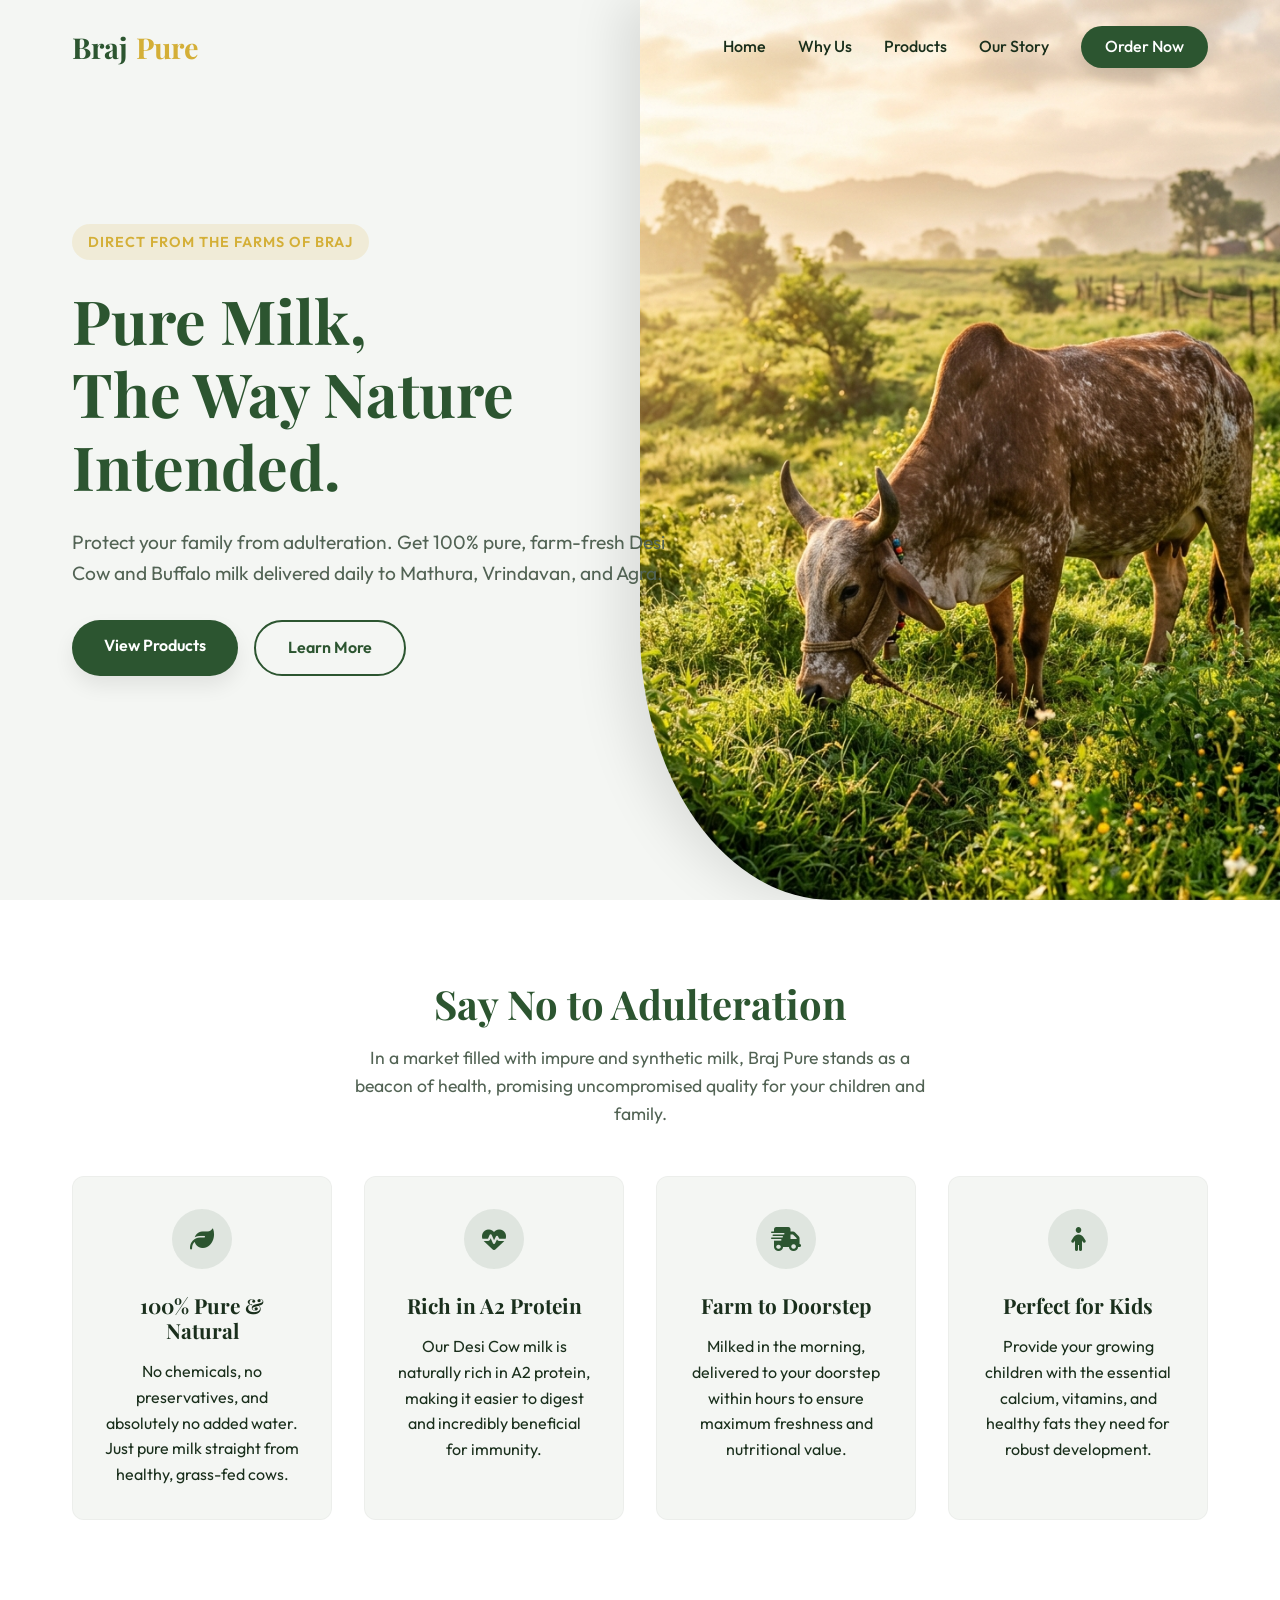
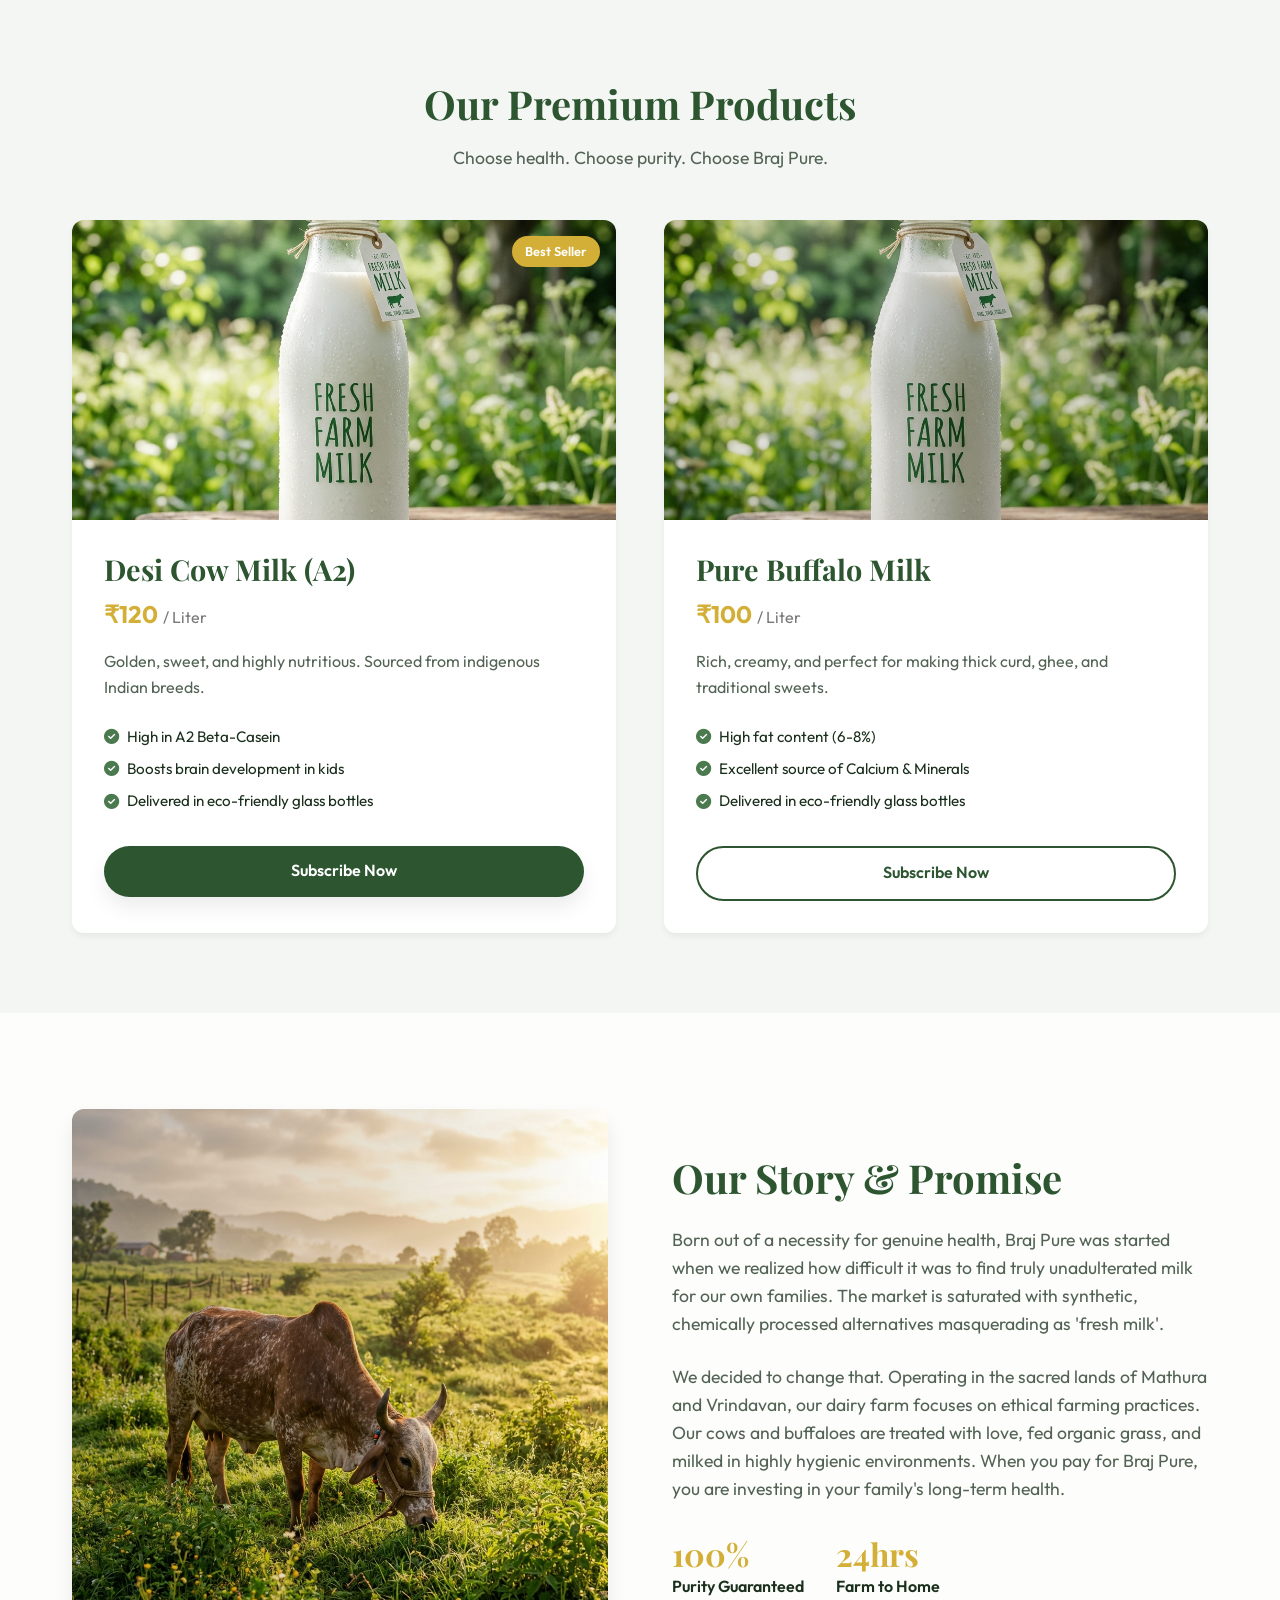
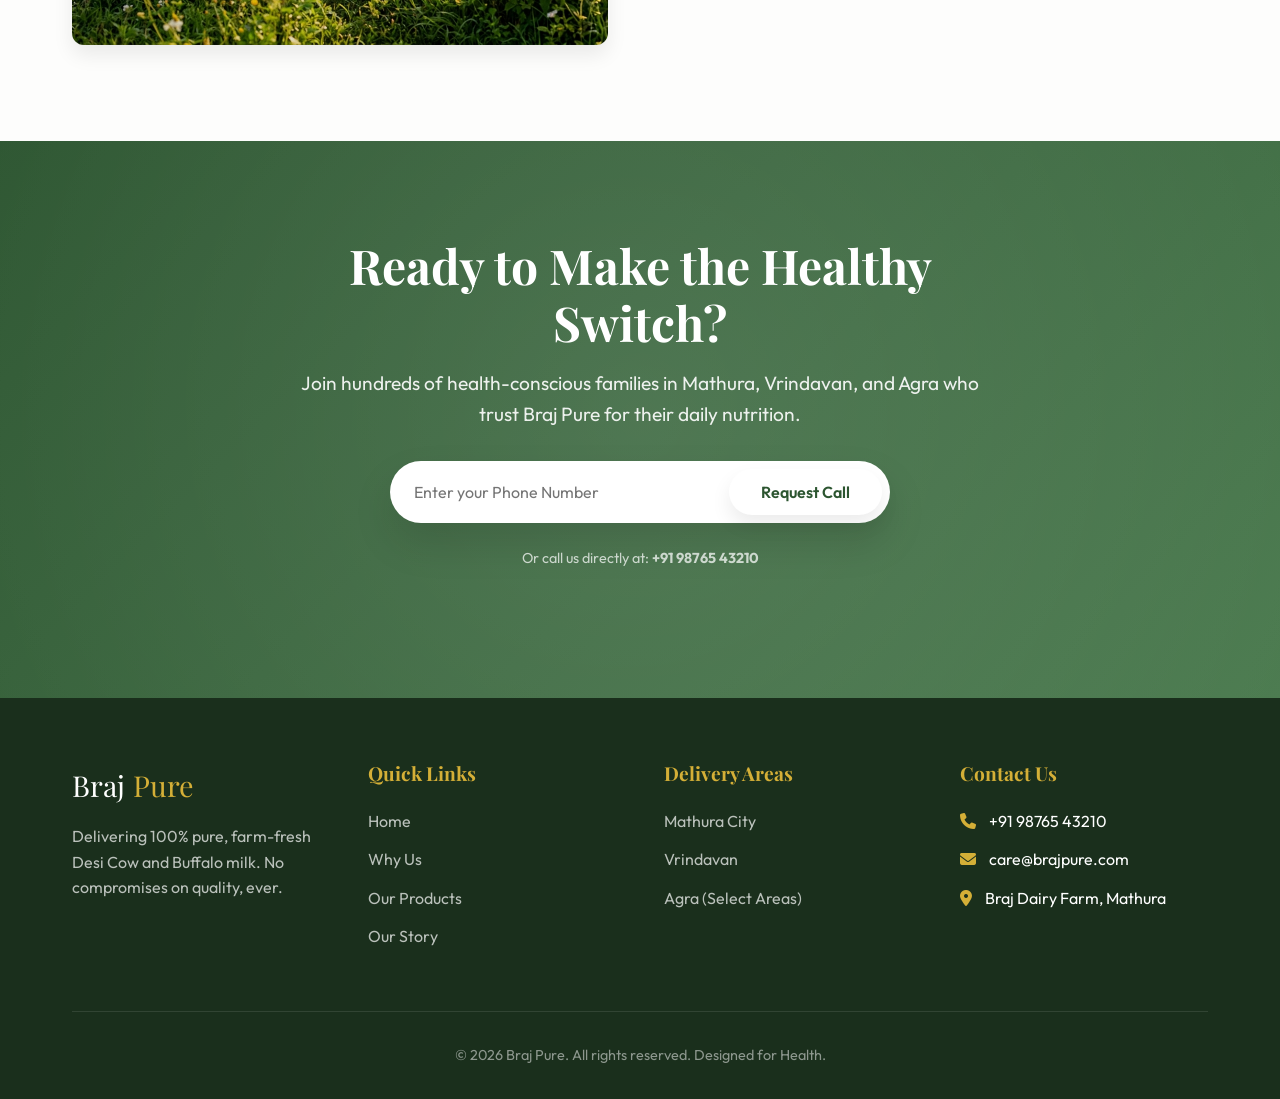
==== index.html @ 70fe8361 "initial upload~" ====
<!DOCTYPE html>
<html lang="en">
<head>
    <meta charset="UTF-8">
    <meta name="viewport" content="width=device-width, initial-scale=1.0">
    <title>Braj Pure | 100% Pure Desi Cow & Buffalo Milk</title>
    <meta name="description" content="Premium, farm-fresh, 100% pure Desi Cow and Buffalo milk delivered directly to your doorstep in Mathura, Vrindavan, and Agra. No adulteration, just health.">
    
    <!-- External Links -->
    <link rel="stylesheet" href="https://cdnjs.cloudflare.com/ajax/libs/font-awesome/6.4.0/css/all.min.css">
    <link rel="stylesheet" href="styles.css">
</head>
<body>

    <!-- Header Navigation -->
    <header>
        <div class="container nav-container">
            <a href="#" class="logo">
                Braj<span>Pure</span>
            </a>
            
            <nav class="nav-links">
                <a href="#home">Home</a>
                <a href="#why-us">Why Us</a>
                <a href="#products">Products</a>
                <a href="#about">Our Story</a>
                <a href="#contact" class="btn btn-primary" style="padding: 0.5rem 1.5rem; color: white;">Order Now</a>
            </nav>
            
            <div class="menu-toggle">
                <i class="fas fa-bars"></i>
            </div>
        </div>
    </header>

    <!-- Hero Section -->
    <section id="home" class="hero">
        <div class="container">
            <div class="hero-content reveal">
                <span class="hero-tag">Direct from the farms of Braj</span>
                <h1>Pure Milk,<br>The Way Nature Intended.</h1>
                <p>Protect your family from adulteration. Get 100% pure, farm-fresh Desi Cow and Buffalo milk delivered daily to Mathura, Vrindavan, and Agra.</p>
                <div class="hero-btns">
                    <a href="#products" class="btn btn-primary">View Products</a>
                    <a href="#why-us" class="btn btn-outline">Learn More</a>
                </div>
            </div>
        </div>
        <img src="assets/hero_cow.png" alt="Healthy Desi Cow in lush green pasture" class="hero-image reveal" style="transition-delay: 0.2s;">
    </section>

    <!-- Why Choose Us -->
    <section id="why-us" class="features">
        <div class="container">
            <div class="text-center reveal">
                <h2 class="section-title">Say No to Adulteration</h2>
                <p class="section-subtitle">In a market filled with impure and synthetic milk, Braj Pure stands as a beacon of health, promising uncompromised quality for your children and family.</p>
            </div>
            
            <div class="features-grid">
                <div class="feature-card reveal">
                    <div class="feature-icon">
                        <i class="fas fa-leaf"></i>
                    </div>
                    <h3>100% Pure & Natural</h3>
                    <p>No chemicals, no preservatives, and absolutely no added water. Just pure milk straight from healthy, grass-fed cows.</p>
                </div>
                
                <div class="feature-card reveal" style="transition-delay: 0.1s;">
                    <div class="feature-icon">
                        <i class="fas fa-heartbeat"></i>
                    </div>
                    <h3>Rich in A2 Protein</h3>
                    <p>Our Desi Cow milk is naturally rich in A2 protein, making it easier to digest and incredibly beneficial for immunity.</p>
                </div>
                
                <div class="feature-card reveal" style="transition-delay: 0.2s;">
                    <div class="feature-icon">
                        <i class="fas fa-truck-fast"></i>
                    </div>
                    <h3>Farm to Doorstep</h3>
                    <p>Milked in the morning, delivered to your doorstep within hours to ensure maximum freshness and nutritional value.</p>
                </div>
                
                <div class="feature-card reveal" style="transition-delay: 0.3s;">
                    <div class="feature-icon">
                        <i class="fas fa-child"></i>
                    </div>
                    <h3>Perfect for Kids</h3>
                    <p>Provide your growing children with the essential calcium, vitamins, and healthy fats they need for robust development.</p>
                </div>
            </div>
        </div>
    </section>

    <!-- Products Section -->
    <section id="products" class="products">
        <div class="container">
            <div class="text-center reveal">
                <h2 class="section-title">Our Premium Products</h2>
                <p class="section-subtitle">Choose health. Choose purity. Choose Braj Pure.</p>
            </div>
            
            <div class="products-grid">
                <!-- Product 1 -->
                <div class="product-card reveal">
                    <div class="product-badge">Best Seller</div>
                    <img src="assets/milk_bottle.png" alt="Pure Desi Cow Milk" class="product-img">
                    <div class="product-info">
                        <h3 class="product-title">Desi Cow Milk (A2)</h3>
                        <div class="product-price">₹120 <span style="font-size: 1rem; color: #777; font-weight: normal;">/ Liter</span></div>
                        <p class="product-desc">Golden, sweet, and highly nutritious. Sourced from indigenous Indian breeds.</p>
                        <ul class="product-features">
                            <li><i class="fas fa-check-circle"></i> High in A2 Beta-Casein</li>
                            <li><i class="fas fa-check-circle"></i> Boosts brain development in kids</li>
                            <li><i class="fas fa-check-circle"></i> Delivered in eco-friendly glass bottles</li>
                        </ul>
                        <a href="#contact" class="btn btn-primary" style="width: 100%; text-align: center;">Subscribe Now</a>
                    </div>
                </div>

                <!-- Product 2 -->
                <div class="product-card reveal" style="transition-delay: 0.2s;">
                    <img src="assets/milk_bottle.png" alt="Pure Buffalo Milk" class="product-img" style="filter: brightness(0.9);">
                    <div class="product-info">
                        <h3 class="product-title">Pure Buffalo Milk</h3>
                        <div class="product-price">₹100 <span style="font-size: 1rem; color: #777; font-weight: normal;">/ Liter</span></div>
                        <p class="product-desc">Rich, creamy, and perfect for making thick curd, ghee, and traditional sweets.</p>
                        <ul class="product-features">
                            <li><i class="fas fa-check-circle"></i> High fat content (6-8%)</li>
                            <li><i class="fas fa-check-circle"></i> Excellent source of Calcium & Minerals</li>
                            <li><i class="fas fa-check-circle"></i> Delivered in eco-friendly glass bottles</li>
                        </ul>
                        <a href="#contact" class="btn btn-outline" style="width: 100%; text-align: center;">Subscribe Now</a>
                    </div>
                </div>
            </div>
        </div>
    </section>

    <!-- About Section -->
    <section id="about" class="container reveal">
        <div class="about">
            <div class="about-img">
                <img src="assets/hero_cow.png" alt="Our Farm" style="transform: scaleX(-1);">
            </div>
            <div class="about-content">
                <h2>Our Story & Promise</h2>
                <p style="font-size: 1.1rem; color: var(--text-light); margin-top: 1.5rem; margin-bottom: 1.5rem;">Born out of a necessity for genuine health, Braj Pure was started when we realized how difficult it was to find truly unadulterated milk for our own families. The market is saturated with synthetic, chemically processed alternatives masquerading as 'fresh milk'.</p>
                <p style="font-size: 1.1rem; color: var(--text-light); margin-bottom: 2rem;">We decided to change that. Operating in the sacred lands of Mathura and Vrindavan, our dairy farm focuses on ethical farming practices. Our cows and buffaloes are treated with love, fed organic grass, and milked in highly hygienic environments. When you pay for Braj Pure, you are investing in your family's long-term health.</p>
                <div style="display: flex; gap: 2rem; margin-top: 2rem;">
                    <div>
                        <h4 style="font-size: 2rem; color: var(--secondary-color); margin-bottom: 0;">100%</h4>
                        <p style="color: var(--text-dark); font-weight: 600;">Purity Guaranteed</p>
                    </div>
                    <div>
                        <h4 style="font-size: 2rem; color: var(--secondary-color); margin-bottom: 0;">24hrs</h4>
                        <p style="color: var(--text-dark); font-weight: 600;">Farm to Home</p>
                    </div>
                </div>
            </div>
        </div>
    </section>

    <!-- CTA Section -->
    <section id="contact" class="cta">
        <div class="container">
            <div class="cta-content reveal">
                <h2>Ready to Make the Healthy Switch?</h2>
                <p>Join hundreds of health-conscious families in Mathura, Vrindavan, and Agra who trust Braj Pure for their daily nutrition.</p>
                <form action="#" method="POST" style="display: flex; gap: 1rem; max-width: 500px; margin: 0 auto; background: white; padding: 0.5rem; border-radius: 50px; box-shadow: var(--shadow-lg);">
                    <input type="text" placeholder="Enter your Phone Number" required style="flex: 1; border: none; outline: none; padding: 0.5rem 1rem; border-radius: 50px; font-family: var(--font-body); font-size: 1rem;">
                    <button type="submit" class="btn btn-primary">Request Call</button>
                </form>
                <p style="font-size: 0.9rem; margin-top: 1.5rem; opacity: 0.8;">Or call us directly at: <strong>+91 98765 43210</strong></p>
            </div>
        </div>
    </section>

    <!-- Footer -->
    <footer>
        <div class="container">
            <div class="footer-grid">
                <div class="footer-about">
                    <a href="#" class="footer-logo">Braj<span>Pure</span></a>
                    <p>Delivering 100% pure, farm-fresh Desi Cow and Buffalo milk. No compromises on quality, ever.</p>
                </div>
                
                <div class="footer-links">
                    <h4>Quick Links</h4>
                    <ul>
                        <li><a href="#home">Home</a></li>
                        <li><a href="#why-us">Why Us</a></li>
                        <li><a href="#products">Our Products</a></li>
                        <li><a href="#about">Our Story</a></li>
                    </ul>
                </div>
                
                <div class="footer-links">
                    <h4>Delivery Areas</h4>
                    <ul>
                        <li><a href="#">Mathura City</a></li>
                        <li><a href="#">Vrindavan</a></li>
                        <li><a href="#">Agra (Select Areas)</a></li>
                    </ul>
                </div>
                
                <div class="footer-links">
                    <h4>Contact Us</h4>
                    <ul>
                        <li><i class="fas fa-phone" style="margin-right: 10px; color: var(--secondary-color);"></i> +91 98765 43210</li>
                        <li><i class="fas fa-envelope" style="margin-right: 10px; color: var(--secondary-color);"></i> care@brajpure.com</li>
                        <li><i class="fas fa-map-marker-alt" style="margin-right: 10px; color: var(--secondary-color);"></i> Braj Dairy Farm, Mathura</li>
                    </ul>
                </div>
            </div>
            <div class="footer-bottom">
                <p>&copy; 2026 Braj Pure. All rights reserved. Designed for Health.</p>
            </div>
        </div>
    </footer>

    <script src="script.js"></script>
</body>
</html>
---- styles.css ----
/* styles.css */
@import url('https://fonts.googleapis.com/css2?family=Outfit:wght@300;400;500;600;700&family=Playfair+Display:wght@500;600;700&display=swap');

:root {
  --primary-color: #2C5530; /* Earthy Green */
  --primary-light: #4A7A4E;
  --secondary-color: #D4AF37; /* Premium Gold */
  --bg-color: #fdfdfc; /* Off-white / cream background */
  --bg-alt: #f4f6f3; /* Slightly darker cream for sections */
  --text-dark: #1A2F1C;
  --text-light: #526354;
  --white: #ffffff;
  
  --font-heading: 'Playfair Display', serif;
  --font-body: 'Outfit', sans-serif;
  
  --transition: all 0.3s cubic-bezier(0.25, 0.8, 0.25, 1);
  --shadow-sm: 0 4px 6px rgba(0, 0, 0, 0.05);
  --shadow-md: 0 10px 20px rgba(0, 0, 0, 0.08);
  --shadow-lg: 0 20px 40px rgba(0, 0, 0, 0.12);
  --radius: 12px;
}

* {
  margin: 0;
  padding: 0;
  box-sizing: border-box;
}

html {
  scroll-behavior: smooth;
  font-size: 16px;
}

body {
  font-family: var(--font-body);
  color: var(--text-dark);
  background-color: var(--bg-color);
  line-height: 1.6;
  overflow-x: hidden;
}

h1, h2, h3, h4, h5, h6 {
  font-family: var(--font-heading);
  font-weight: 700;
  line-height: 1.2;
  margin-bottom: 1rem;
}

a {
  text-decoration: none;
  color: inherit;
}

ul {
  list-style: none;
}

img {
  max-width: 100%;
  height: auto;
  display: block;
}

/* Typography Classes */
.text-center { text-align: center; }
.section-title {
  font-size: 2.5rem;
  color: var(--primary-color);
  margin-bottom: 1rem;
}
.section-subtitle {
  font-size: 1.1rem;
  color: var(--text-light);
  max-width: 600px;
  margin: 0 auto 3rem;
}

/* Layout Containers */
.container {
  width: 100%;
  max-width: 1200px;
  margin: 0 auto;
  padding: 0 2rem;
}

section {
  padding: 5rem 0;
}

/* Buttons */
.btn {
  display: inline-block;
  padding: 0.8rem 2rem;
  border-radius: 50px;
  font-weight: 600;
  font-size: 1rem;
  cursor: pointer;
  transition: var(--transition);
  border: none;
  font-family: var(--font-body);
}

.btn-primary {
  background: var(--primary-color);
  color: var(--white);
  box-shadow: var(--shadow-md);
}

.btn-primary:hover {
  background: var(--primary-light);
  transform: translateY(-3px);
  box-shadow: var(--shadow-lg);
}

.btn-outline {
  background: transparent;
  color: var(--primary-color);
  border: 2px solid var(--primary-color);
}

.btn-outline:hover {
  background: var(--primary-color);
  color: var(--white);
}

/* Header & Navbar */
header {
  position: fixed;
  top: 0;
  left: 0;
  width: 100%;
  z-index: 1000;
  transition: var(--transition);
  padding: 1.5rem 0;
  background: transparent;
}

header.scrolled {
  background: rgba(253, 253, 252, 0.95);
  backdrop-filter: blur(10px);
  padding: 1rem 0;
  box-shadow: var(--shadow-sm);
}

.nav-container {
  display: flex;
  justify-content: space-between;
  align-items: center;
}

.logo {
  font-family: var(--font-heading);
  font-size: 1.8rem;
  font-weight: 700;
  color: var(--primary-color);
  display: flex;
  align-items: center;
  gap: 0.5rem;
}

.logo span {
  color: var(--secondary-color);
}

.nav-links {
  display: flex;
  gap: 2rem;
  align-items: center;
}

.nav-links a {
  font-weight: 500;
  color: var(--text-dark);
  transition: var(--transition);
  position: relative;
}

.nav-links a::after {
  content: '';
  position: absolute;
  bottom: -4px;
  left: 0;
  width: 0;
  height: 2px;
  background: var(--secondary-color);
  transition: var(--transition);
}

.nav-links a:hover::after {
  width: 100%;
}

header.scrolled .nav-links a {
  color: var(--text-dark);
}

/* Mobile Menu Toggle */
.menu-toggle {
  display: none;
  cursor: pointer;
  font-size: 1.5rem;
  color: var(--primary-color);
}

/* Hero Section */
.hero {
  height: 100vh;
  min-height: 600px;
  position: relative;
  display: flex;
  align-items: center;
  padding-top: 5rem;
  background-color: var(--bg-alt);
  overflow: hidden;
}

.hero-content {
  position: relative;
  z-index: 2;
  max-width: 600px;
}

.hero-tag {
  display: inline-block;
  padding: 0.4rem 1rem;
  background: rgba(212, 175, 55, 0.15);
  color: var(--secondary-color);
  border-radius: 50px;
  font-weight: 600;
  font-size: 0.9rem;
  margin-bottom: 1.5rem;
  letter-spacing: 1px;
  text-transform: uppercase;
}

.hero h1 {
  font-size: 3.8rem;
  color: var(--primary-color);
  margin-bottom: 1.5rem;
}

.hero p {
  font-size: 1.2rem;
  color: var(--text-light);
  margin-bottom: 2rem;
}

.hero-btns {
  display: flex;
  gap: 1rem;
}

.hero-image {
  position: absolute;
  top: 0;
  right: 0;
  width: 50%;
  height: 100%;
  object-fit: cover;
  z-index: 1;
  border-bottom-left-radius: 30%;
  box-shadow: -20px 0 50px rgba(0,0,0,0.1);
}

/* Features Section (Why Us) */
.features {
  background: var(--white);
}

.features-grid {
  display: grid;
  grid-template-columns: repeat(auto-fit, minmax(250px, 1fr));
  gap: 2rem;
  margin-top: 3rem;
}

.feature-card {
  padding: 2rem;
  background: var(--bg-alt);
  border-radius: var(--radius);
  text-align: center;
  transition: var(--transition);
  border: 1px solid rgba(0,0,0,0.03);
}

.feature-card:hover {
  transform: translateY(-10px);
  box-shadow: var(--shadow-md);
  background: var(--white);
}

.feature-icon {
  width: 60px;
  height: 60px;
  background: rgba(44, 85, 48, 0.1);
  color: var(--primary-color);
  border-radius: 50%;
  display: flex;
  align-items: center;
  justify-content: center;
  font-size: 1.5rem;
  margin: 0 auto 1.5rem;
  transition: var(--transition);
}

.feature-card:hover .feature-icon {
  background: var(--primary-color);
  color: var(--white);
}

.feature-card h3 {
  font-size: 1.3rem;
  margin-bottom: 1rem;
}

/* Products Section */
.products {
  background: var(--bg-alt);
}

.products-grid {
  display: grid;
  grid-template-columns: repeat(auto-fit, minmax(350px, 1fr));
  gap: 3rem;
  margin-top: 3rem;
}

.product-card {
  background: var(--white);
  border-radius: var(--radius);
  overflow: hidden;
  box-shadow: var(--shadow-sm);
  transition: var(--transition);
  position: relative;
}

.product-card:hover {
  transform: translateY(-10px);
  box-shadow: var(--shadow-lg);
}

.product-badge {
  position: absolute;
  top: 1rem;
  right: 1rem;
  background: var(--secondary-color);
  color: var(--white);
  padding: 0.3rem 0.8rem;
  border-radius: 50px;
  font-size: 0.8rem;
  font-weight: 600;
  z-index: 2;
}

.product-img {
  width: 100%;
  height: 300px;
  object-fit: cover;
  transition: var(--transition);
}

.product-card:hover .product-img {
  transform: scale(1.05);
}

.product-info {
  padding: 2rem;
}

.product-title {
  font-size: 1.8rem;
  color: var(--primary-color);
  margin-bottom: 0.5rem;
}

.product-price {
  font-size: 1.5rem;
  font-weight: 700;
  color: var(--secondary-color);
  margin-bottom: 1rem;
}

.product-desc {
  color: var(--text-light);
  margin-bottom: 1.5rem;
}

.product-features {
  margin-bottom: 2rem;
}

.product-features li {
  display: flex;
  align-items: center;
  gap: 0.5rem;
  margin-bottom: 0.5rem;
  color: var(--text-dark);
  font-size: 0.95rem;
}

.product-features i {
  color: var(--primary-light);
}

/* About / Story Section */
.about {
  display: flex;
  align-items: center;
  gap: 4rem;
  padding: 6rem 0;
}

.about-img {
  flex: 1;
  border-radius: var(--radius);
  overflow: hidden;
  box-shadow: var(--shadow-md);
  position: relative;
}

.about-img::before {
  content: '';
  position: absolute;
  top: 0;
  left: 0;
  width: 100%;
  height: 100%;
  background: linear-gradient(to right, rgba(0,0,0,0.2), transparent);
  z-index: 1;
}

.about-content {
  flex: 1;
}

.about-content h2 {
  font-size: 2.5rem;
  color: var(--primary-color);
}

/* Call to Action */
.cta {
  background: linear-gradient(135deg, var(--primary-color), var(--primary-light));
  color: var(--white);
  text-align: center;
  padding: 6rem 0;
  position: relative;
  overflow: hidden;
}

.cta::before {
  content: '';
  position: absolute;
  top: -50%;
  left: -50%;
  width: 200%;
  height: 200%;
  background: radial-gradient(circle, rgba(255,255,255,0.1) 0%, transparent 60%);
  z-index: 1;
}

.cta-content {
  position: relative;
  z-index: 2;
  max-width: 700px;
  margin: 0 auto;
}

.cta h2 {
  font-size: 3rem;
  color: var(--white);
}

.cta p {
  font-size: 1.2rem;
  margin-bottom: 2rem;
  color: rgba(255,255,255,0.9);
}

.cta .btn-primary {
  background: var(--white);
  color: var(--primary-color);
}

.cta .btn-primary:hover {
  background: var(--secondary-color);
  color: var(--white);
}

/* Footer */
footer {
  background: var(--text-dark);
  color: var(--white);
  padding: 4rem 0 2rem;
}

.footer-grid {
  display: grid;
  grid-template-columns: repeat(auto-fit, minmax(200px, 1fr));
  gap: 3rem;
  margin-bottom: 3rem;
}

.footer-logo {
  font-family: var(--font-heading);
  font-size: 1.8rem;
  color: var(--white);
  margin-bottom: 1rem;
  display: flex;
  align-items: center;
  gap: 0.5rem;
}

.footer-logo span {
  color: var(--secondary-color);
}

.footer-about p {
  color: rgba(255,255,255,0.7);
}

.footer-links h4 {
  color: var(--secondary-color);
  font-size: 1.2rem;
  margin-bottom: 1.5rem;
}

.footer-links ul li {
  margin-bottom: 0.8rem;
}

.footer-links a {
  color: rgba(255,255,255,0.7);
  transition: var(--transition);
}

.footer-links a:hover {
  color: var(--white);
  padding-left: 5px;
}

.footer-bottom {
  text-align: center;
  padding-top: 2rem;
  border-top: 1px solid rgba(255,255,255,0.1);
  color: rgba(255,255,255,0.5);
  font-size: 0.9rem;
}

/* Animations */
.reveal {
  opacity: 0;
  transform: translateY(30px);
  transition: all 0.8s ease-out;
}

.reveal.active {
  opacity: 1;
  transform: translateY(0);
}

/* Responsive */
@media (max-width: 992px) {
  .hero h1 { font-size: 3rem; }
  .hero-image { width: 40%; }
  .about { flex-direction: column; }
}

@media (max-width: 768px) {
  .nav-links {
    position: absolute;
    top: 100%;
    left: 0;
    width: 100%;
    background: var(--white);
    flex-direction: column;
    padding: 2rem;
    box-shadow: var(--shadow-md);
    clip-path: polygon(0 0, 100% 0, 100% 0, 0 0);
    transition: var(--transition);
  }

  .nav-links.active {
    clip-path: polygon(0 0, 100% 0, 100% 100%, 0 100%);
  }

  .menu-toggle { display: block; }
  
  .hero {
    flex-direction: column;
    padding-top: 8rem;
    text-align: center;
  }
  
  .hero-content {
    max-width: 100%;
  }
  
  .hero-image {
    position: relative;
    width: 100%;
    height: 400px;
    border-radius: var(--radius);
    margin-top: 2rem;
    box-shadow: var(--shadow-md);
  }
  
  .hero-btns {
    justify-content: center;
  }
}
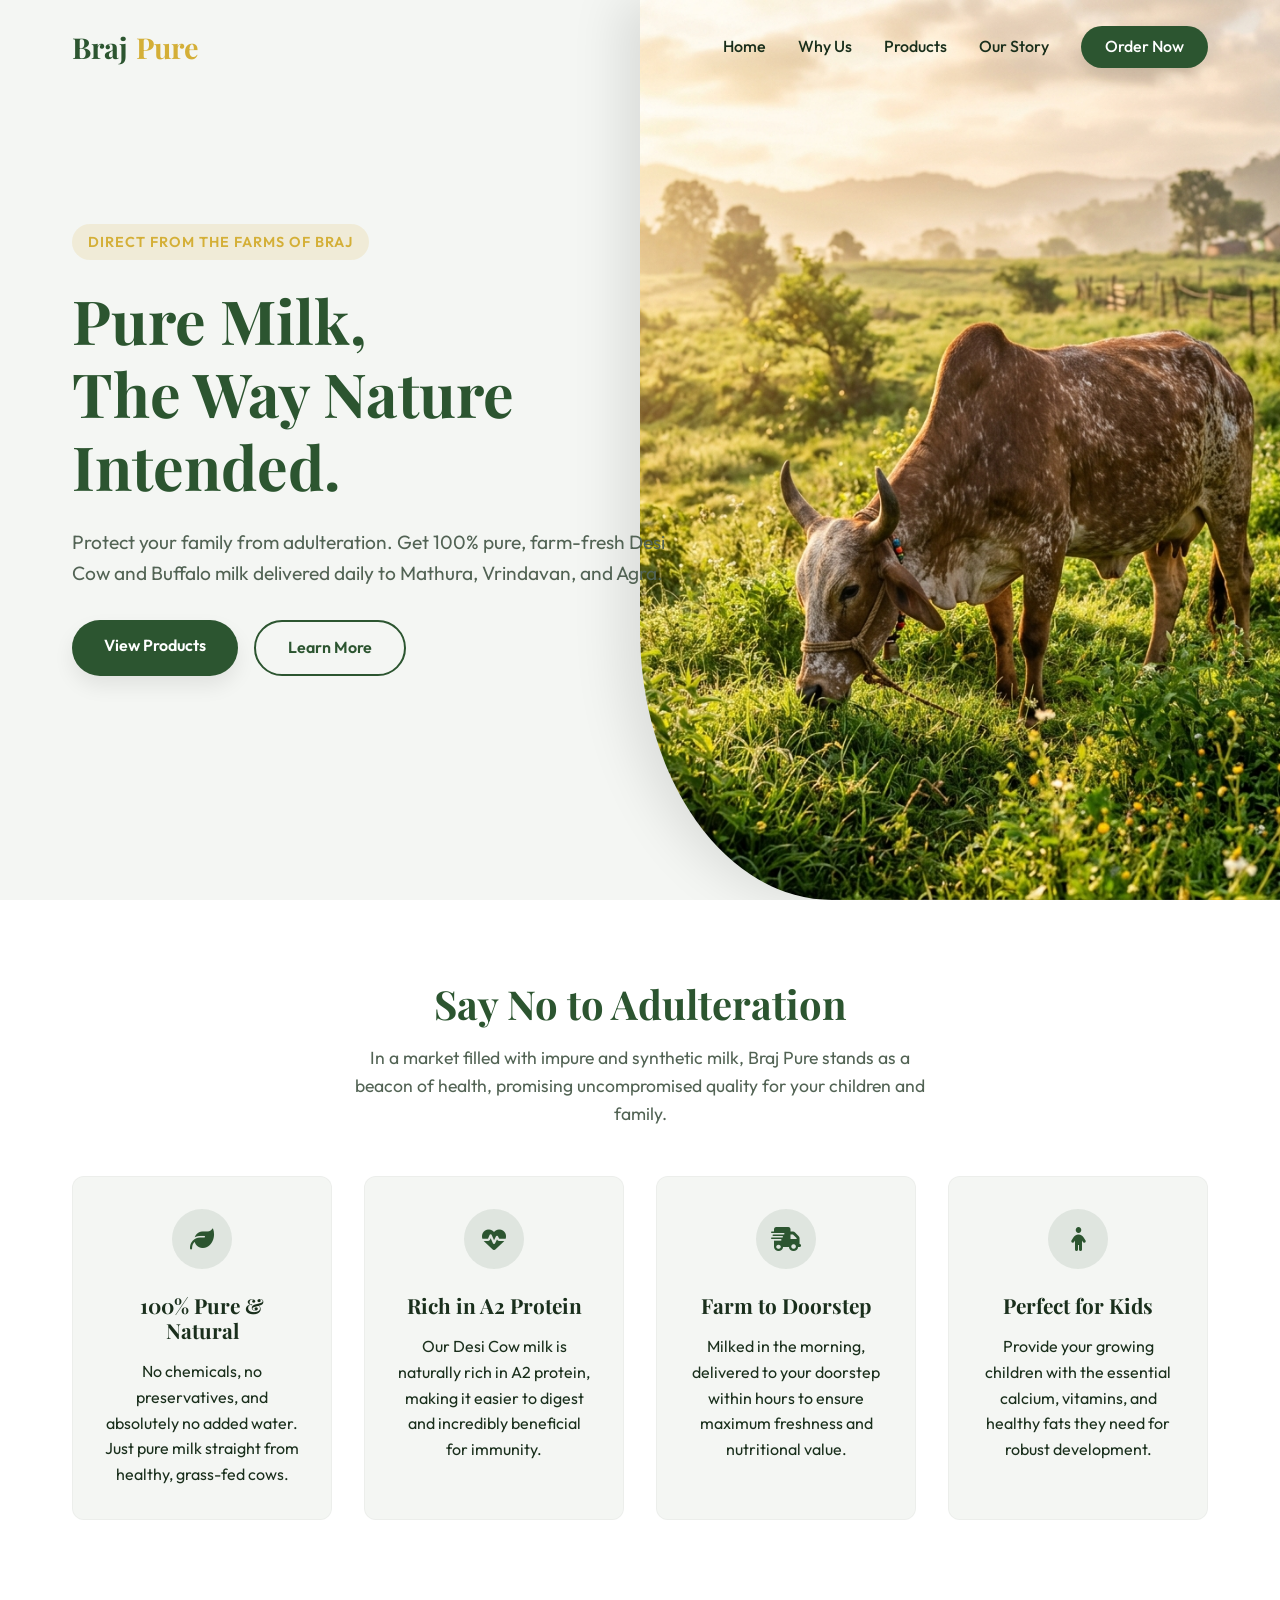
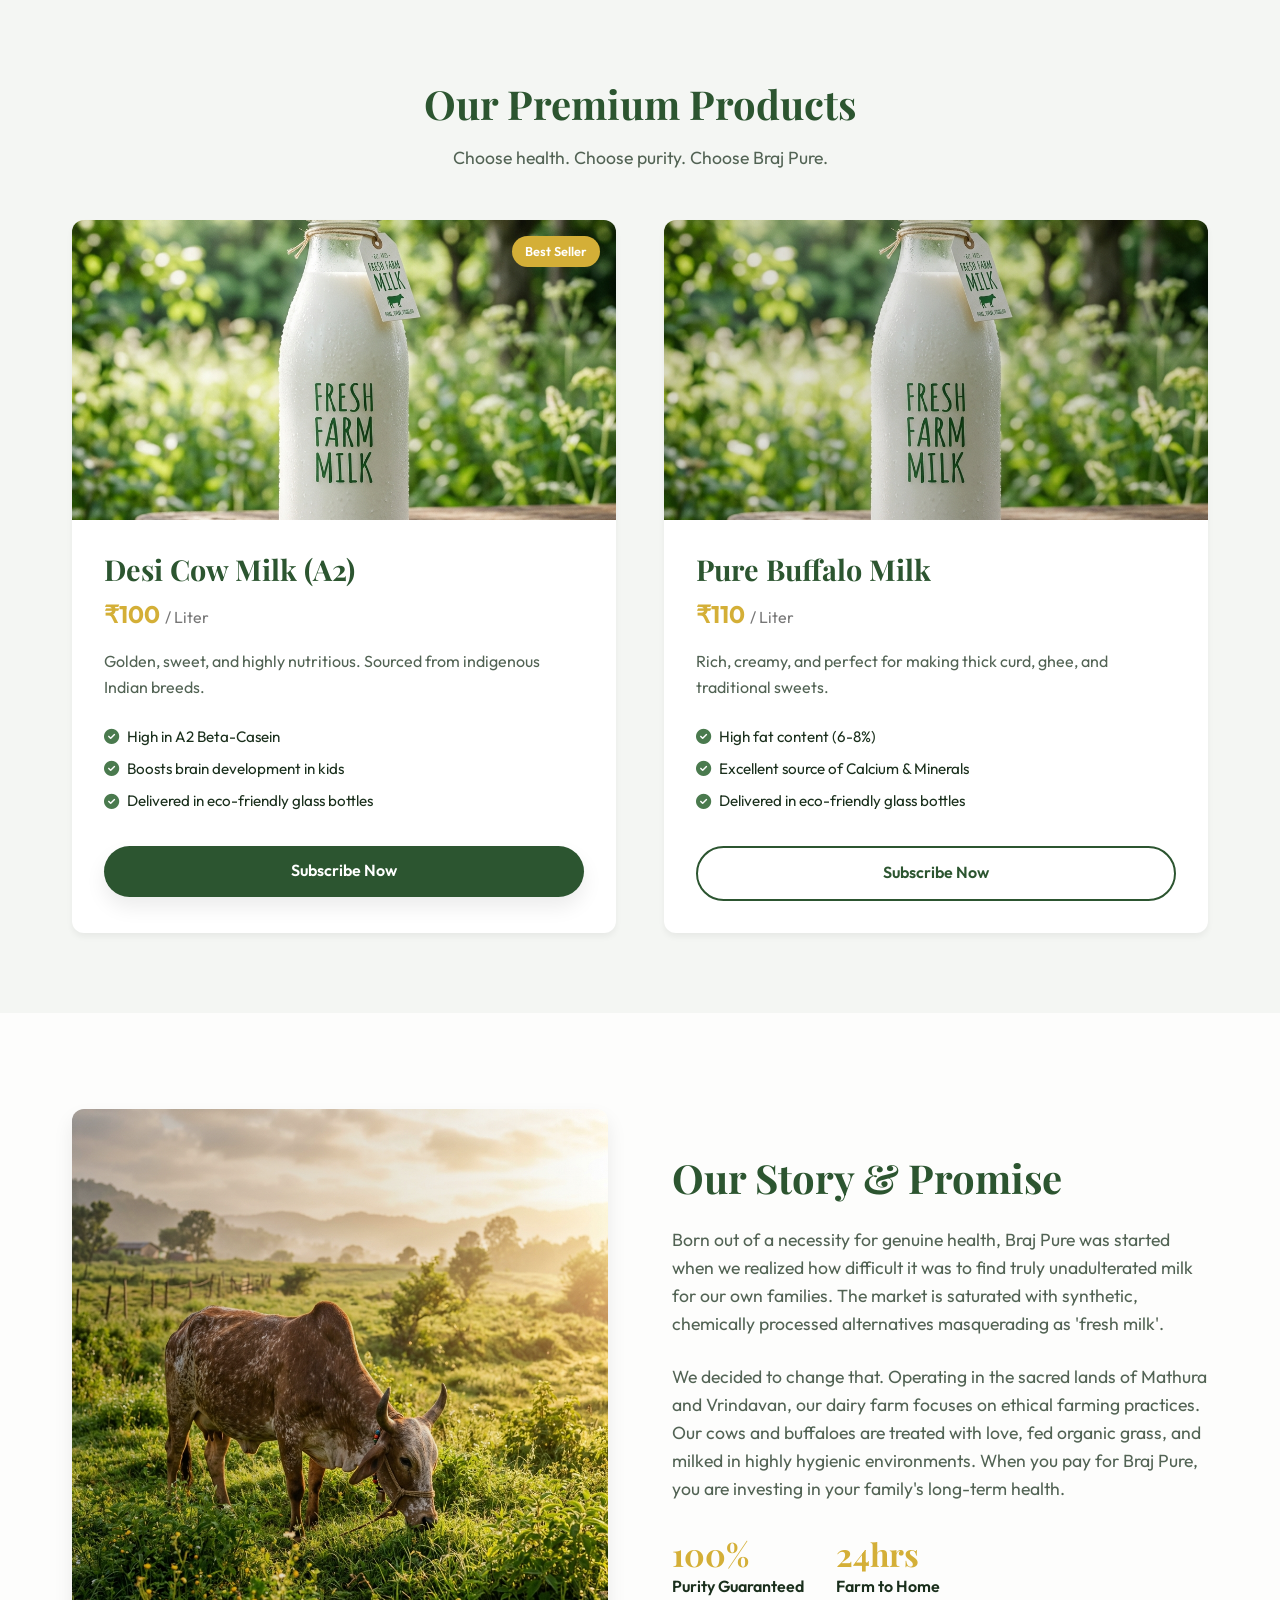
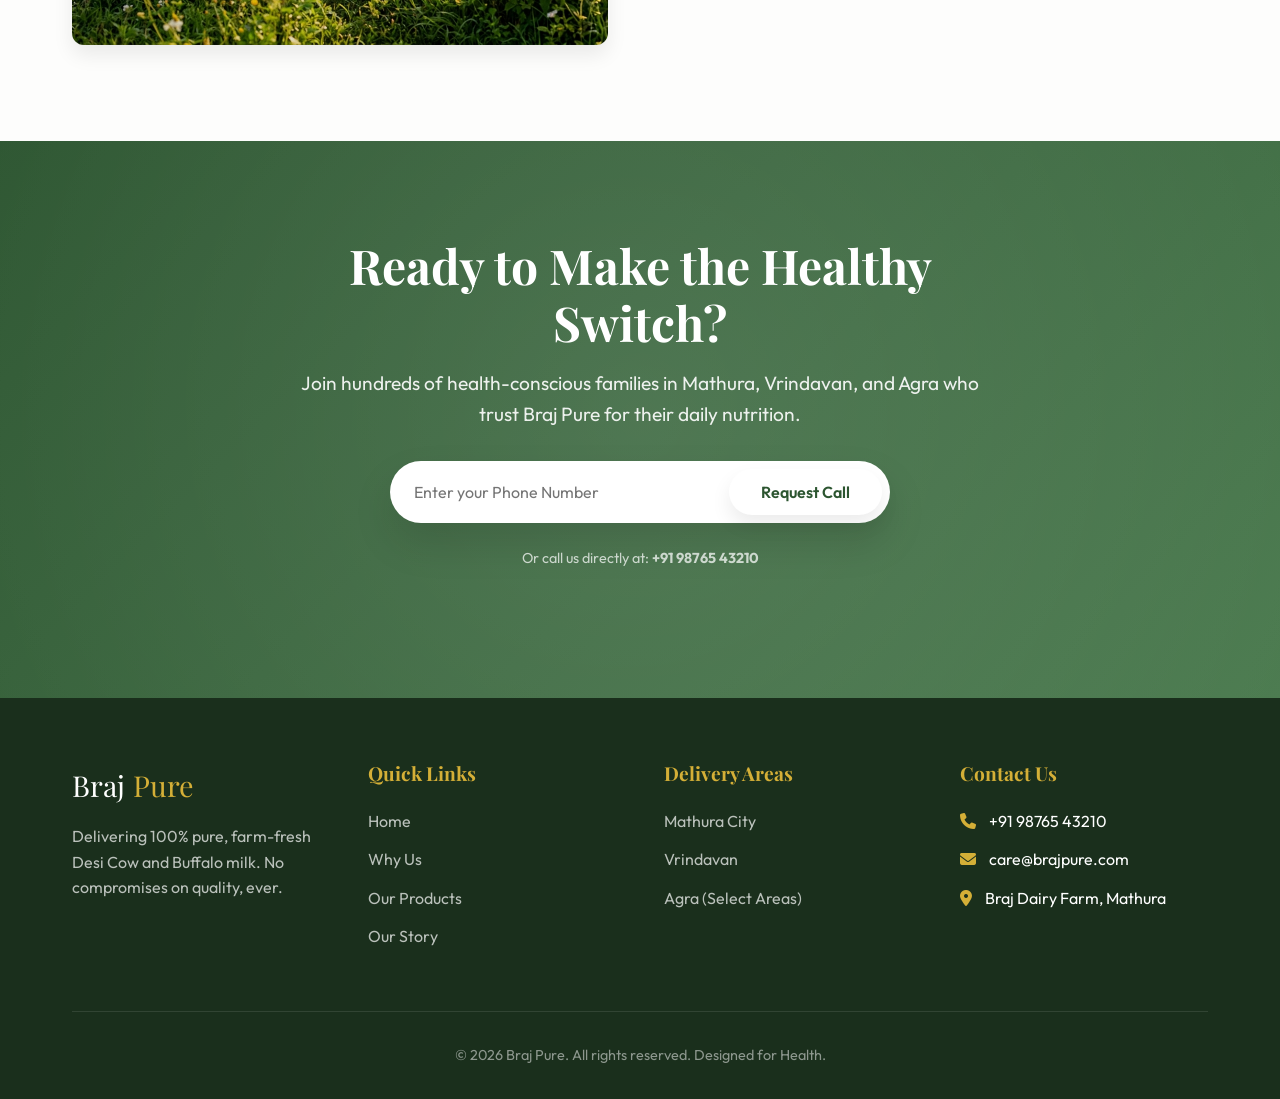
==== commit 6ae8025c: "Update index.html" ====
--- a/index.html
+++ b/index.html
@@ -108,7 +108,7 @@
                     <img src="assets/milk_bottle.png" alt="Pure Desi Cow Milk" class="product-img">
                     <div class="product-info">
                         <h3 class="product-title">Desi Cow Milk (A2)</h3>
-                        <div class="product-price">₹120 <span style="font-size: 1rem; color: #777; font-weight: normal;">/ Liter</span></div>
+                        <div class="product-price">₹100 <span style="font-size: 1rem; color: #777; font-weight: normal;">/ Liter</span></div>
                         <p class="product-desc">Golden, sweet, and highly nutritious. Sourced from indigenous Indian breeds.</p>
                         <ul class="product-features">
                             <li><i class="fas fa-check-circle"></i> High in A2 Beta-Casein</li>
@@ -124,7 +124,7 @@
                     <img src="assets/milk_bottle.png" alt="Pure Buffalo Milk" class="product-img" style="filter: brightness(0.9);">
                     <div class="product-info">
                         <h3 class="product-title">Pure Buffalo Milk</h3>
-                        <div class="product-price">₹100 <span style="font-size: 1rem; color: #777; font-weight: normal;">/ Liter</span></div>
+                        <div class="product-price">₹110 <span style="font-size: 1rem; color: #777; font-weight: normal;">/ Liter</span></div>
                         <p class="product-desc">Rich, creamy, and perfect for making thick curd, ghee, and traditional sweets.</p>
                         <ul class="product-features">
                             <li><i class="fas fa-check-circle"></i> High fat content (6-8%)</li>
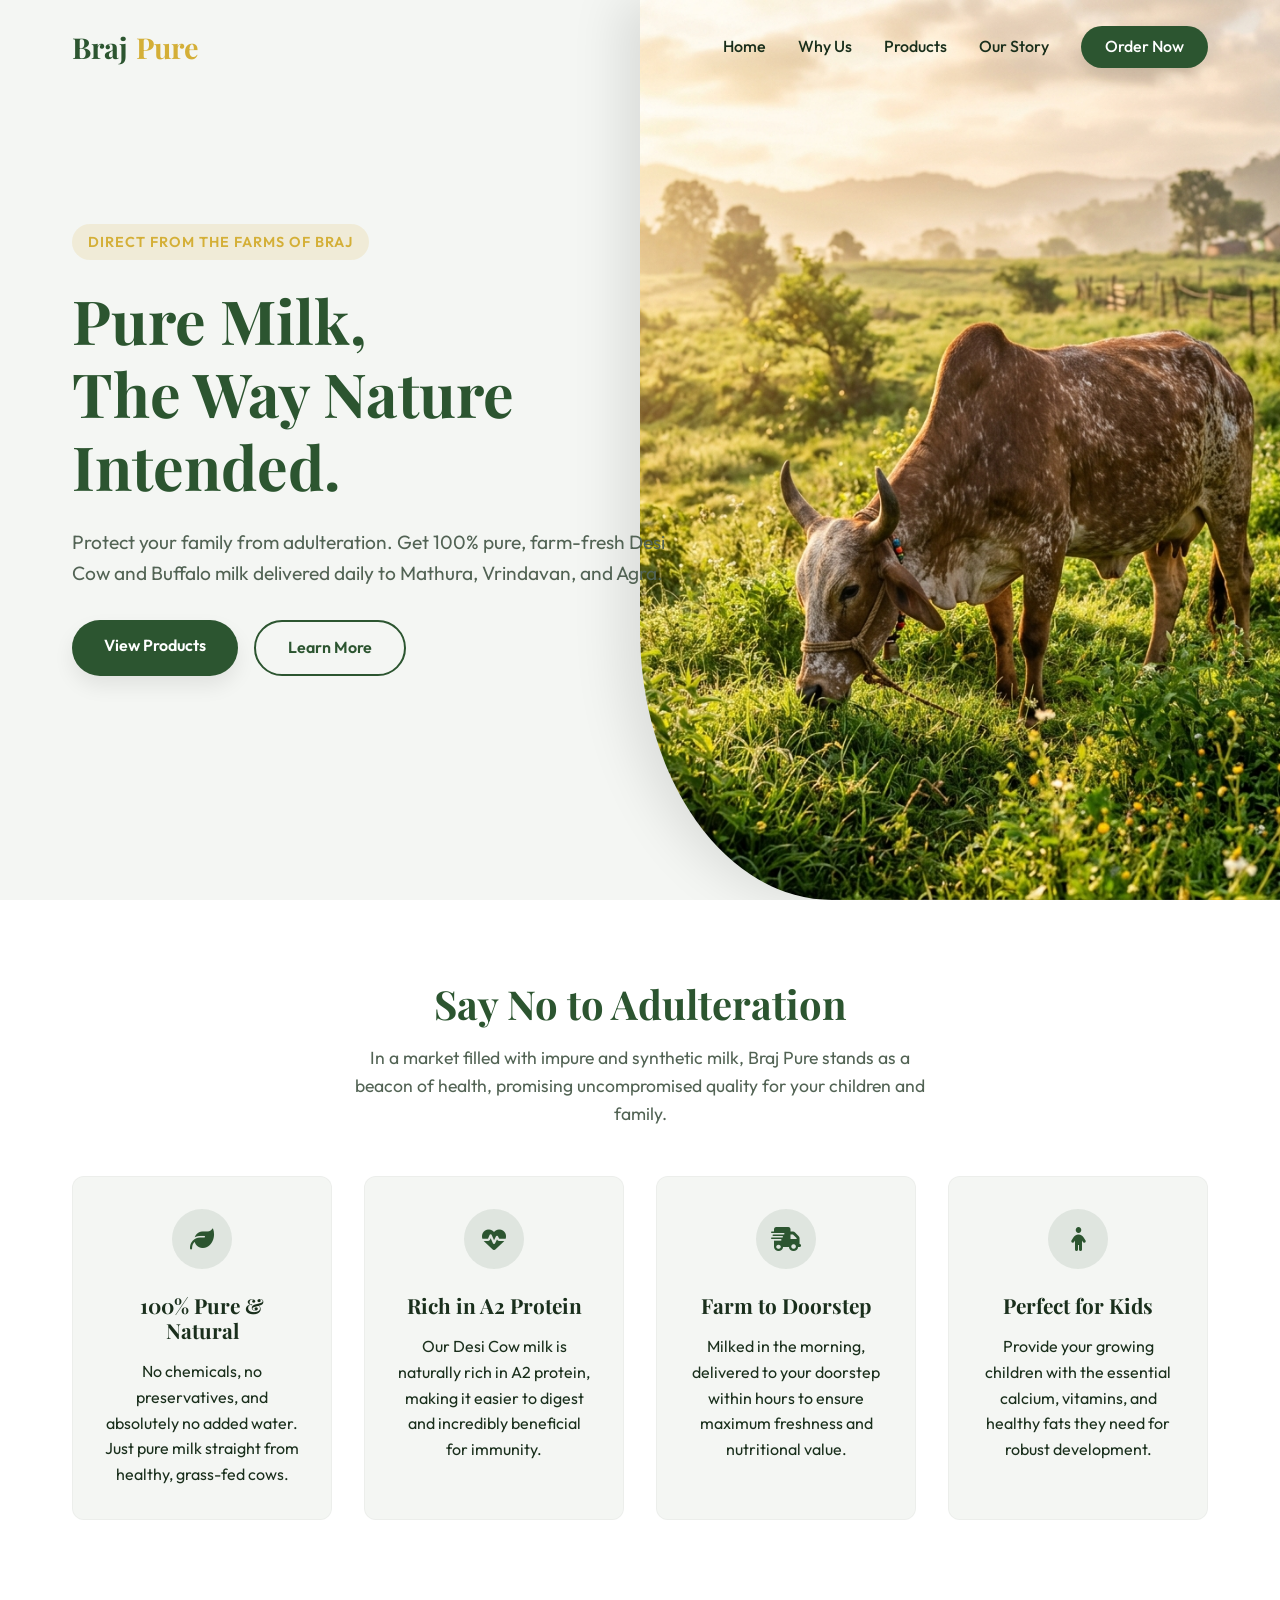
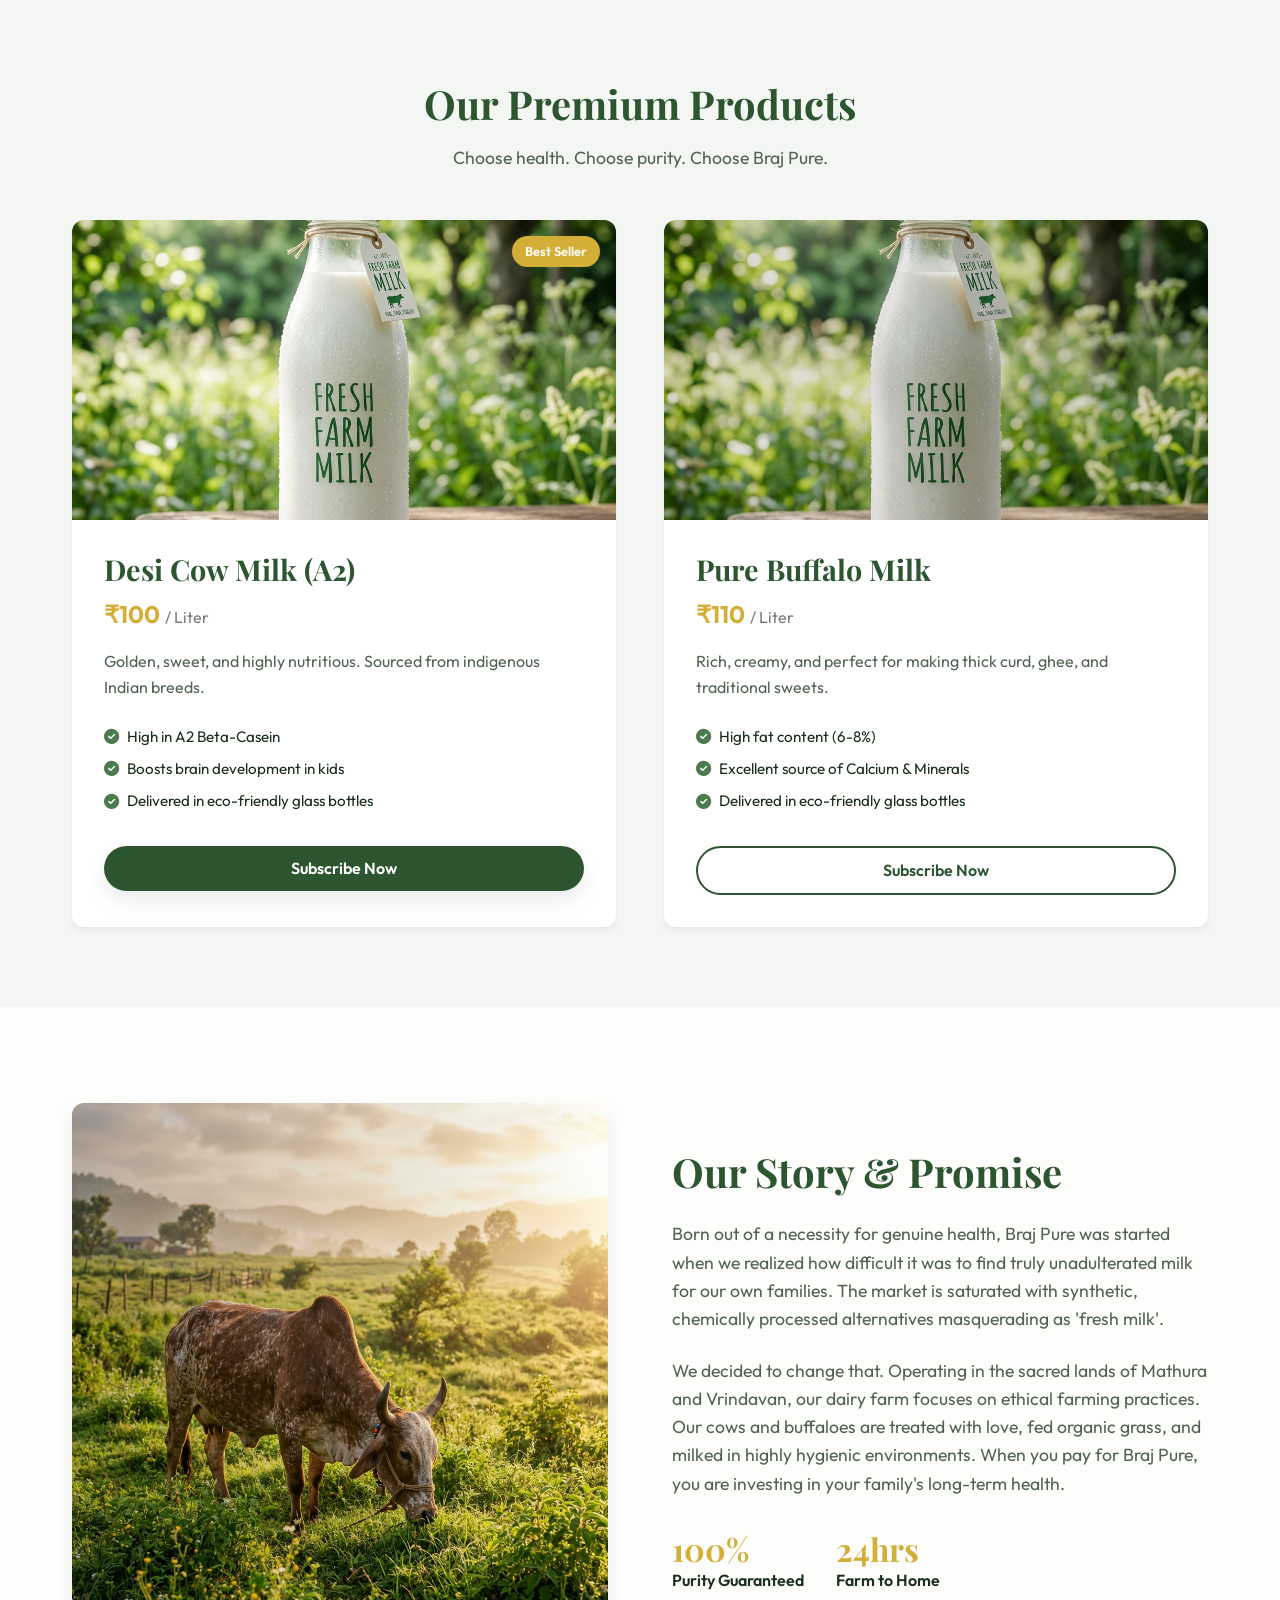
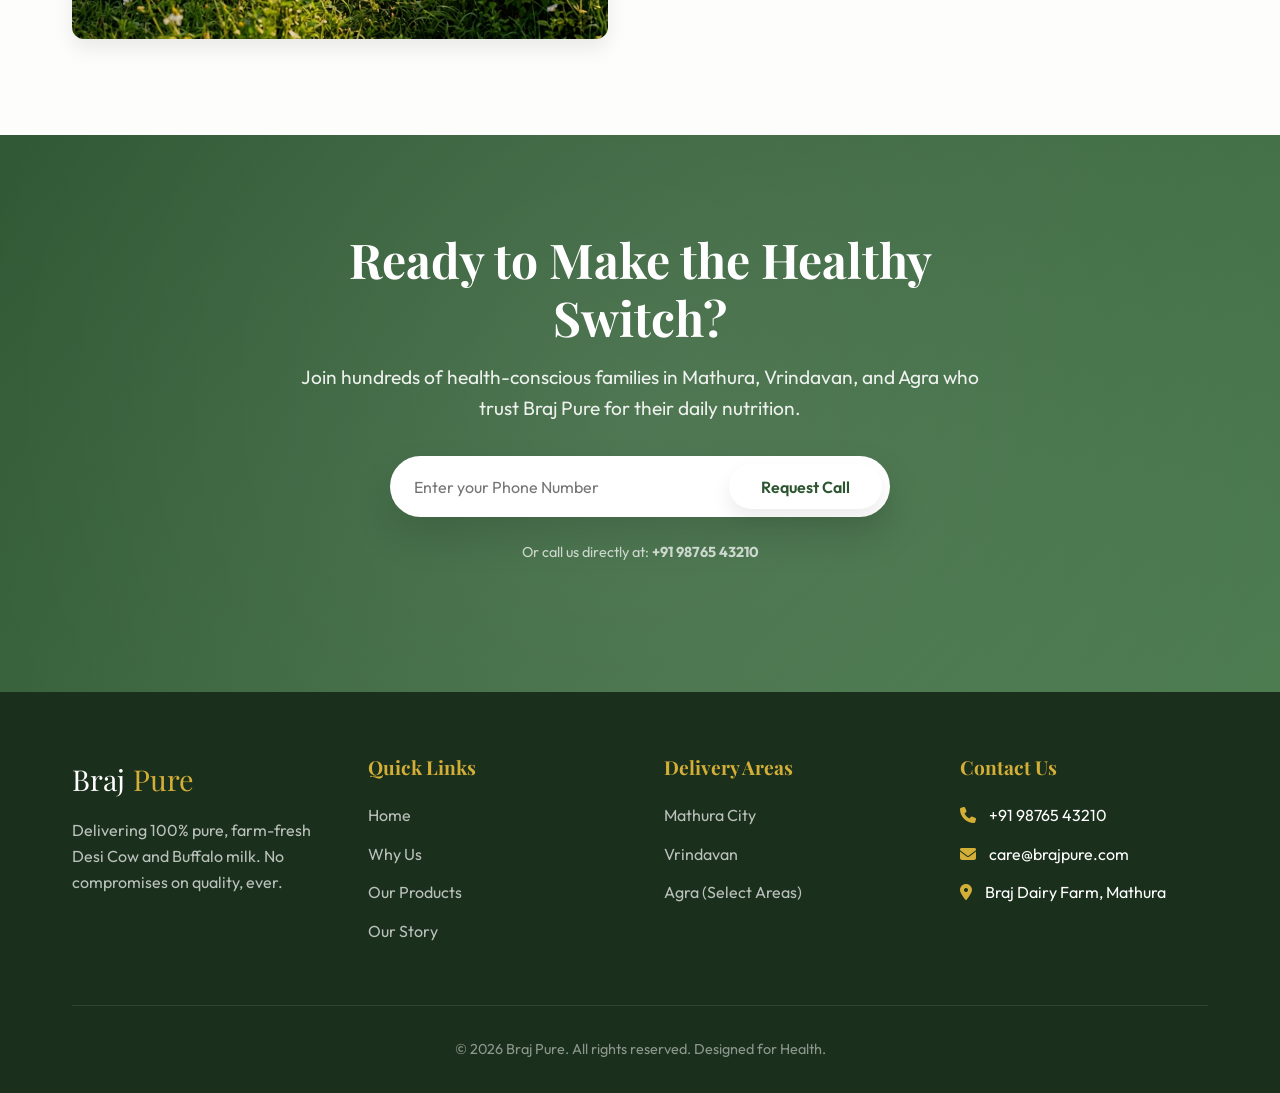
==== commit e19c3143: "updated my site" ====
--- a/index.html
+++ b/index.html
@@ -115,7 +115,7 @@
                             <li><i class="fas fa-check-circle"></i> Boosts brain development in kids</li>
                             <li><i class="fas fa-check-circle"></i> Delivered in eco-friendly glass bottles</li>
                         </ul>
-                        <a href="#contact" class="btn btn-primary" style="width: 100%; text-align: center;">Subscribe Now</a>
+                        <button class="btn btn-primary subscribe-btn" data-product="Desi Cow Milk (A2)" data-price="120" style="width: 100%; text-align: center; border: none; font-family: var(--font-body);">Subscribe Now</button>
                     </div>
                 </div>
 
@@ -131,7 +131,7 @@
                             <li><i class="fas fa-check-circle"></i> Excellent source of Calcium & Minerals</li>
                             <li><i class="fas fa-check-circle"></i> Delivered in eco-friendly glass bottles</li>
                         </ul>
-                        <a href="#contact" class="btn btn-outline" style="width: 100%; text-align: center;">Subscribe Now</a>
+                        <button class="btn btn-outline subscribe-btn" data-product="Pure Buffalo Milk" data-price="100" style="width: 100%; text-align: center; border: 2px solid var(--primary-color); font-family: var(--font-body);">Subscribe Now</button>
                     </div>
                 </div>
             </div>
@@ -220,6 +220,53 @@
         </div>
     </footer>
 
+    <!-- Cart Modal -->
+    <div class="cart-modal-overlay" id="cartModal">
+        <div class="cart-modal">
+            <button class="close-modal" id="closeModal"><i class="fas fa-times"></i></button>
+            <h2 style="color: var(--primary-color); margin-bottom: 1.5rem;">Your Subscription Cart</h2>
+            
+            <div class="cart-item">
+                <h3 id="cartProductName" style="margin-bottom: 0.5rem;">Product Name</h3>
+                <div style="display: flex; gap: 1rem; margin-top: 1rem;">
+                    <div style="flex: 1;">
+                        <label for="cartVolume" style="display: block; font-size: 0.85rem; color: var(--text-light); margin-bottom: 0.3rem;">Volume per bottle</label>
+                        <select id="cartVolume" style="width: 100%; padding: 0.5rem; border: 1px solid #ddd; border-radius: 5px; font-family: var(--font-body);">
+                            <option value="1">1 Liter</option>
+                            <option value="0.5">500 ml</option>
+                        </select>
+                    </div>
+                    <div style="flex: 1;">
+                        <label for="cartQuantity" style="display: block; font-size: 0.85rem; color: var(--text-light); margin-bottom: 0.3rem;">Daily Quantity</label>
+                        <input type="number" id="cartQuantity" value="1" min="1" max="10" style="width: 100%; padding: 0.5rem; border: 1px solid #ddd; border-radius: 5px; font-family: var(--font-body);">
+                    </div>
+                </div>
+            </div>
+            
+            <hr style="border: none; border-top: 1px solid #eee; margin: 1.5rem 0;">
+            
+            <div class="cart-summary">
+                <div style="display: flex; justify-content: space-between; margin-bottom: 1rem;">
+                    <span style="font-weight: 600; color: var(--primary-color);">3 Day Free Trial</span>
+                    <span style="font-weight: 600; color: var(--primary-color);">₹0</span>
+                </div>
+                <div style="display: flex; justify-content: space-between; margin-bottom: 1rem; color: var(--text-light);">
+                    <span>Monthly Subscription Bill (30 days)</span>
+                    <span id="cartMonthlyCalc">₹100 x 30</span>
+                </div>
+                <hr style="border: none; border-top: 1px solid #eee; margin: 1rem 0;">
+                <div style="display: flex; justify-content: space-between; font-size: 1.2rem; font-weight: 700;">
+                    <span>Total Monthly</span>
+                    <span id="cartTotal">₹3000</span>
+                </div>
+            </div>
+            
+            <p style="font-size: 0.85rem; color: var(--text-light); margin: 1.5rem 0; text-align: center;">Your card will only be charged after the 3-day free trial ends. You can cancel anytime.</p>
+            
+            <button class="btn btn-primary" id="confirmSubscriptionBtn" style="width: 100%; border: none;">Confirm Subscription</button>
+        </div>
+    </div>
+
     <script src="script.js"></script>
 </body>
 </html>
--- a/styles.css
+++ b/styles.css
@@ -546,6 +546,147 @@
   border-top: 1px solid rgba(255,255,255,0.1);
   color: rgba(255,255,255,0.5);
   font-size: 0.9rem;
+}
+
+/* Cart Modal */
+.cart-modal-overlay {
+  position: fixed;
+  top: 0;
+  left: 0;
+  width: 100%;
+  height: 100%;
+  background: rgba(0, 0, 0, 0.5);
+  backdrop-filter: blur(5px);
+  z-index: 2000;
+  display: flex;
+  align-items: center;
+  justify-content: center;
+  opacity: 0;
+  visibility: hidden;
+  transition: var(--transition);
+}
+
+.cart-modal-overlay.active {
+  opacity: 1;
+  visibility: visible;
+}
+
+.cart-modal {
+  background: var(--white);
+  width: 90%;
+  max-width: 500px;
+  border-radius: var(--radius);
+  padding: 2.5rem;
+  position: relative;
+  transform: translateY(50px);
+  transition: var(--transition);
+  box-shadow: var(--shadow-lg);
+}
+
+.cart-modal-overlay.active .cart-modal {
+  transform: translateY(0);
+}
+
+.close-modal {
+  position: absolute;
+  top: 1.5rem;
+  right: 1.5rem;
+  background: transparent;
+  border: none;
+  font-size: 1.5rem;
+  color: var(--text-light);
+  cursor: pointer;
+  transition: var(--transition);
+}
+
+.close-modal:hover {
+  color: var(--primary-color);
+  transform: scale(1.1);
+}
+
+/* Checkout Page Styles */
+.checkout-wrapper {
+  padding: 8rem 0 5rem;
+  min-height: 100vh;
+  background-color: var(--bg-alt);
+}
+
+.checkout-grid {
+  display: grid;
+  grid-template-columns: 1fr;
+  gap: 2rem;
+}
+
+@media (min-width: 992px) {
+  .checkout-grid {
+    grid-template-columns: 1.5fr 1fr;
+  }
+}
+
+.checkout-card {
+  background: var(--white);
+  padding: 2rem;
+  border-radius: var(--radius);
+  box-shadow: var(--shadow-sm);
+}
+
+.checkout-card h2 {
+  color: var(--primary-color);
+  margin-bottom: 1.5rem;
+  font-size: 1.8rem;
+  border-bottom: 1px solid #eee;
+  padding-bottom: 0.5rem;
+}
+
+.form-group {
+  margin-bottom: 1.5rem;
+}
+
+.form-group label {
+  display: block;
+  font-weight: 500;
+  margin-bottom: 0.5rem;
+  color: var(--text-dark);
+}
+
+.form-control {
+  width: 100%;
+  padding: 0.8rem 1rem;
+  border: 1px solid #ddd;
+  border-radius: 8px;
+  font-family: var(--font-body);
+  font-size: 1rem;
+  transition: var(--transition);
+}
+
+.form-control:focus {
+  outline: none;
+  border-color: var(--primary-color);
+  box-shadow: 0 0 0 3px rgba(44, 85, 48, 0.1);
+}
+
+.form-row {
+  display: grid;
+  grid-template-columns: 1fr 1fr;
+  gap: 1rem;
+}
+
+.order-summary-item {
+  display: flex;
+  justify-content: space-between;
+  margin-bottom: 1rem;
+  color: var(--text-dark);
+}
+
+.order-total {
+  display: flex;
+  justify-content: space-between;
+  margin-top: 1.5rem;
+  padding-top: 1.5rem;
+  border-top: 2px solid #eee;
+  font-weight: 700;
+  font-size: 1.3rem;
+  color: var(--primary-color);
 }
 
 /* Animations */
